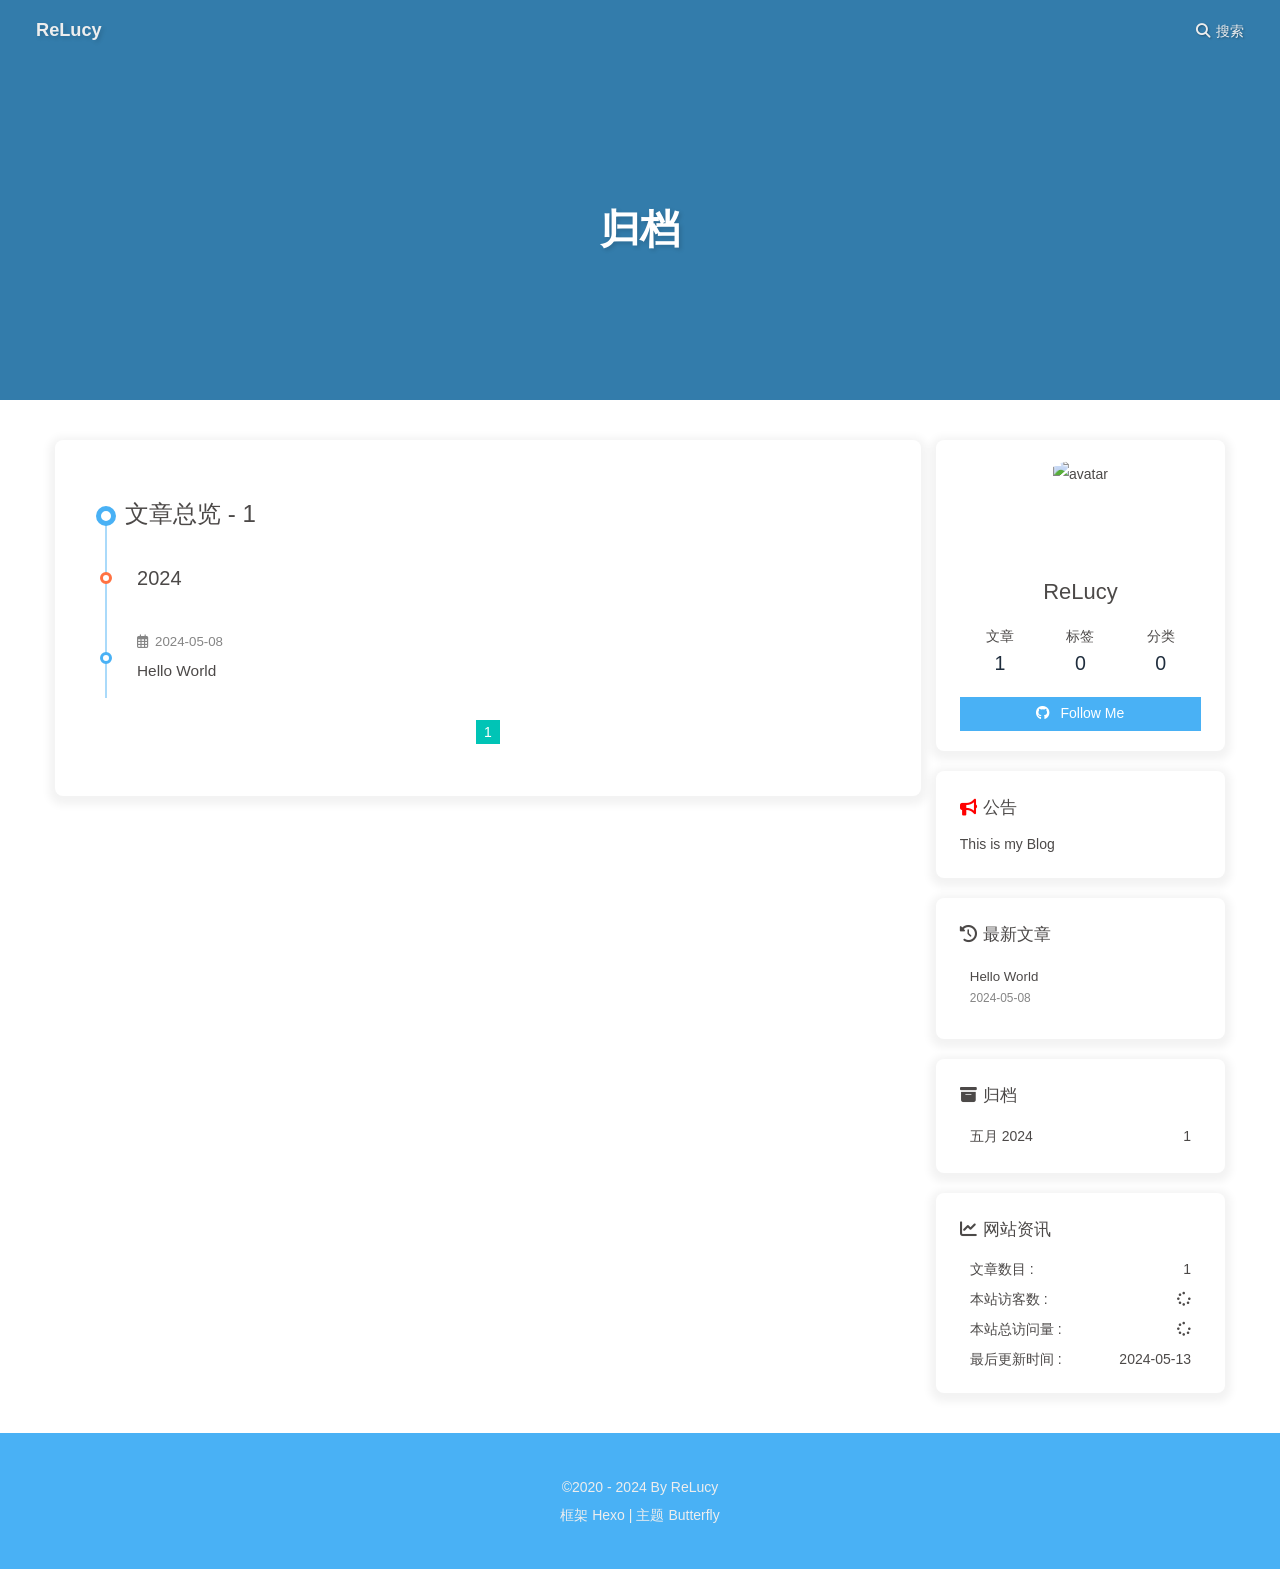
==== archives/index.html @ 01c405db "Site updated: 2024-05-13 17:05:58" ====
<!DOCTYPE html><html lang="zh-CN" data-theme="light"><head><meta charset="UTF-8"><meta http-equiv="X-UA-Compatible" content="IE=edge"><meta name="viewport" content="width=device-width, initial-scale=1.0,viewport-fit=cover"><title>归档 | ReLucy</title><meta name="author" content="ReLucy"><meta name="copyright" content="ReLucy"><meta name="format-detection" content="telephone=no"><meta name="theme-color" content="#ffffff"><meta property="og:type" content="website">
<meta property="og:title" content="归档">
<meta property="og:url" content="http://example.com/archives/index.html">
<meta property="og:site_name" content="ReLucy">
<meta property="og:locale" content="zh_CN">
<meta property="og:image" content="https://i.loli.net/2021/02/24/5O1day2nriDzjSu.png">
<meta property="article:author" content="ReLucy">
<meta name="twitter:card" content="summary">
<meta name="twitter:image" content="https://i.loli.net/2021/02/24/5O1day2nriDzjSu.png"><link rel="shortcut icon" href="/img/favicon.png"><link rel="canonical" href="http://example.com/archives/index.html"><link rel="preconnect" href="//cdn.jsdelivr.net"/><link rel="preconnect" href="//busuanzi.ibruce.info"/><link rel="stylesheet" href="/css/index.css?v=4.13.0"><link rel="stylesheet" href="https://cdn.jsdelivr.net/npm/@fortawesome/fontawesome-free@6.5.1/css/all.min.css"><link rel="stylesheet" href="https://cdn.jsdelivr.net/npm/@fancyapps/ui@5.0.33/dist/fancybox/fancybox.min.css" media="print" onload="this.media='all'"><script>const GLOBAL_CONFIG = {
  root: '/',
  algolia: undefined,
  localSearch: {"path":"/search.xml","preload":false,"top_n_per_article":1,"unescape":false,"languages":{"hits_empty":"找不到您查询的内容：${query}","hits_stats":"共找到 ${hits} 篇文章"}},
  translate: undefined,
  noticeOutdate: undefined,
  highlight: {"plugin":"highlight.js","highlightCopy":true,"highlightLang":true,"highlightHeightLimit":false},
  copy: {
    success: '复制成功',
    error: '复制错误',
    noSupport: '浏览器不支持'
  },
  relativeDate: {
    homepage: false,
    post: false
  },
  runtime: '',
  dateSuffix: {
    just: '刚刚',
    min: '分钟前',
    hour: '小时前',
    day: '天前',
    month: '个月前'
  },
  copyright: undefined,
  lightbox: 'fancybox',
  Snackbar: undefined,
  infinitegrid: {
    js: 'https://cdn.jsdelivr.net/npm/@egjs/infinitegrid@4.11.1/dist/infinitegrid.min.js',
    buttonText: '加载更多'
  },
  isPhotoFigcaption: false,
  islazyload: false,
  isAnchor: false,
  percent: {
    toc: true,
    rightside: false,
  },
  autoDarkmode: false
}</script><script id="config-diff">var GLOBAL_CONFIG_SITE = {
  title: '归档',
  isPost: false,
  isHome: false,
  isHighlightShrink: false,
  isToc: false,
  postUpdate: '2024-05-13 17:05:56'
}</script><script>(win=>{
      win.saveToLocal = {
        set: (key, value, ttl) => {
          if (ttl === 0) return
          const now = Date.now()
          const expiry = now + ttl * 86400000
          const item = {
            value,
            expiry
          }
          localStorage.setItem(key, JSON.stringify(item))
        },
      
        get: key => {
          const itemStr = localStorage.getItem(key)
      
          if (!itemStr) {
            return undefined
          }
          const item = JSON.parse(itemStr)
          const now = Date.now()
      
          if (now > item.expiry) {
            localStorage.removeItem(key)
            return undefined
          }
          return item.value
        }
      }
    
      win.getScript = (url, attr = {}) => new Promise((resolve, reject) => {
        const script = document.createElement('script')
        script.src = url
        script.async = true
        script.onerror = reject
        script.onload = script.onreadystatechange = function() {
          const loadState = this.readyState
          if (loadState && loadState !== 'loaded' && loadState !== 'complete') return
          script.onload = script.onreadystatechange = null
          resolve()
        }

        Object.keys(attr).forEach(key => {
          script.setAttribute(key, attr[key])
        })

        document.head.appendChild(script)
      })
    
      win.getCSS = (url, id = false) => new Promise((resolve, reject) => {
        const link = document.createElement('link')
        link.rel = 'stylesheet'
        link.href = url
        if (id) link.id = id
        link.onerror = reject
        link.onload = link.onreadystatechange = function() {
          const loadState = this.readyState
          if (loadState && loadState !== 'loaded' && loadState !== 'complete') return
          link.onload = link.onreadystatechange = null
          resolve()
        }
        document.head.appendChild(link)
      })
    
      win.activateDarkMode = () => {
        document.documentElement.setAttribute('data-theme', 'dark')
        if (document.querySelector('meta[name="theme-color"]') !== null) {
          document.querySelector('meta[name="theme-color"]').setAttribute('content', '#0d0d0d')
        }
      }
      win.activateLightMode = () => {
        document.documentElement.setAttribute('data-theme', 'light')
        if (document.querySelector('meta[name="theme-color"]') !== null) {
          document.querySelector('meta[name="theme-color"]').setAttribute('content', '#ffffff')
        }
      }
      const t = saveToLocal.get('theme')
    
        if (t === 'dark') activateDarkMode()
        else if (t === 'light') activateLightMode()
      
      const asideStatus = saveToLocal.get('aside-status')
      if (asideStatus !== undefined) {
        if (asideStatus === 'hide') {
          document.documentElement.classList.add('hide-aside')
        } else {
          document.documentElement.classList.remove('hide-aside')
        }
      }
    
      const detectApple = () => {
        if(/iPad|iPhone|iPod|Macintosh/.test(navigator.userAgent)){
          document.documentElement.classList.add('apple')
        }
      }
      detectApple()
    })(window)</script><meta name="generator" content="Hexo 7.2.0"></head><body><div id="sidebar"><div id="menu-mask"></div><div id="sidebar-menus"><div class="avatar-img is-center"><img src="https://i.loli.net/2021/02/24/5O1day2nriDzjSu.png" onerror="onerror=null;src='/img/friend_404.gif'" alt="avatar"/></div><div class="sidebar-site-data site-data is-center"><a href="/archives/"><div class="headline">文章</div><div class="length-num">1</div></a><a href="/tags/"><div class="headline">标签</div><div class="length-num">0</div></a><a href="/categories/"><div class="headline">分类</div><div class="length-num">0</div></a></div><hr class="custom-hr"/></div></div><div class="page" id="body-wrap"><header class="not-home-page" id="page-header"><nav id="nav"><span id="blog-info"><a href="/" title="ReLucy"><span class="site-name">ReLucy</span></a></span><div id="menus"><div id="search-button"><a class="site-page social-icon search" href="javascript:void(0);"><i class="fas fa-search fa-fw"></i><span> 搜索</span></a></div><div id="toggle-menu"><a class="site-page" href="javascript:void(0);"><i class="fas fa-bars fa-fw"></i></a></div></div></nav><div id="page-site-info"><h1 id="site-title">归档</h1></div></header><main class="layout" id="content-inner"><div id="archive"><div class="article-sort-title">文章总览 - 1</div><div class="article-sort"><div class="article-sort-item year">2024</div><div class="article-sort-item no-article-cover"><div class="article-sort-item-info"><div class="article-sort-item-time"><i class="far fa-calendar-alt"></i><time class="post-meta-date-created" datetime="2024-05-08T15:45:41.637Z" title="发表于 2024-05-08 23:45:41">2024-05-08</time></div><a class="article-sort-item-title" href="/2024/05/08/hello-world/" title="Hello World">Hello World</a></div></div></div><nav id="pagination"><div class="pagination"><span class="page-number current">1</span></div></nav></div><div class="aside-content" id="aside-content"><div class="card-widget card-info"><div class="is-center"><div class="avatar-img"><img src="https://i.loli.net/2021/02/24/5O1day2nriDzjSu.png" onerror="this.onerror=null;this.src='/img/friend_404.gif'" alt="avatar"/></div><div class="author-info__name">ReLucy</div><div class="author-info__description"></div></div><div class="card-info-data site-data is-center"><a href="/archives/"><div class="headline">文章</div><div class="length-num">1</div></a><a href="/tags/"><div class="headline">标签</div><div class="length-num">0</div></a><a href="/categories/"><div class="headline">分类</div><div class="length-num">0</div></a></div><a id="card-info-btn" target="_blank" rel="noopener" href="https://github.com/xxxxxx"><i class="fab fa-github"></i><span>Follow Me</span></a></div><div class="card-widget card-announcement"><div class="item-headline"><i class="fas fa-bullhorn fa-shake"></i><span>公告</span></div><div class="announcement_content">This is my Blog</div></div><div class="sticky_layout"><div class="card-widget card-recent-post"><div class="item-headline"><i class="fas fa-history"></i><span>最新文章</span></div><div class="aside-list"><div class="aside-list-item no-cover"><div class="content"><a class="title" href="/2024/05/08/hello-world/" title="Hello World">Hello World</a><time datetime="2024-05-08T15:45:41.637Z" title="发表于 2024-05-08 23:45:41">2024-05-08</time></div></div></div></div><div class="card-widget card-archives"><div class="item-headline"><i class="fas fa-archive"></i><span>归档</span></div><ul class="card-archive-list"><li class="card-archive-list-item"><a class="card-archive-list-link" href="/archives/2024/05/"><span class="card-archive-list-date">五月 2024</span><span class="card-archive-list-count">1</span></a></li></ul></div><div class="card-widget card-webinfo"><div class="item-headline"><i class="fas fa-chart-line"></i><span>网站资讯</span></div><div class="webinfo"><div class="webinfo-item"><div class="item-name">文章数目 :</div><div class="item-count">1</div></div><div class="webinfo-item"><div class="item-name">本站访客数 :</div><div class="item-count" id="busuanzi_value_site_uv"><i class="fa-solid fa-spinner fa-spin"></i></div></div><div class="webinfo-item"><div class="item-name">本站总访问量 :</div><div class="item-count" id="busuanzi_value_site_pv"><i class="fa-solid fa-spinner fa-spin"></i></div></div><div class="webinfo-item"><div class="item-name">最后更新时间 :</div><div class="item-count" id="last-push-date" data-lastPushDate="2024-05-13T09:05:56.094Z"><i class="fa-solid fa-spinner fa-spin"></i></div></div></div></div></div></div></main><footer id="footer"><div id="footer-wrap"><div class="copyright">&copy;2020 - 2024 By ReLucy</div><div class="framework-info"><span>框架 </span><a target="_blank" rel="noopener" href="https://hexo.io">Hexo</a><span class="footer-separator">|</span><span>主题 </span><a target="_blank" rel="noopener" href="https://github.com/jerryc127/hexo-theme-butterfly">Butterfly</a></div></div></footer></div><div id="rightside"><div id="rightside-config-hide"><button id="darkmode" type="button" title="浅色和深色模式转换"><i class="fas fa-adjust"></i></button><button id="hide-aside-btn" type="button" title="单栏和双栏切换"><i class="fas fa-arrows-alt-h"></i></button></div><div id="rightside-config-show"><button id="rightside-config" type="button" title="设置"><i class="fas fa-cog fa-spin"></i></button><button id="go-up" type="button" title="回到顶部"><span class="scroll-percent"></span><i class="fas fa-arrow-up"></i></button></div></div><div><script src="/js/utils.js?v=4.13.0"></script><script src="/js/main.js?v=4.13.0"></script><script src="https://cdn.jsdelivr.net/npm/@fancyapps/ui@5.0.33/dist/fancybox/fancybox.umd.min.js"></script><div class="js-pjax"></div><canvas class="fireworks" mobile="false"></canvas><script src="https://cdn.jsdelivr.net/npm/butterfly-extsrc@1.1.3/dist/fireworks.min.js"></script><script async data-pjax src="//busuanzi.ibruce.info/busuanzi/2.3/busuanzi.pure.mini.js"></script><div id="local-search"><div class="search-dialog"><nav class="search-nav"><span class="search-dialog-title">搜索</span><span id="loading-status"></span><button class="search-close-button"><i class="fas fa-times"></i></button></nav><div class="is-center" id="loading-database"><i class="fas fa-spinner fa-pulse"></i><span>  数据库加载中</span></div><div class="search-wrap"><div id="local-search-input"><div class="local-search-box"><input class="local-search-box--input" placeholder="搜索文章" type="text"/></div></div><hr/><div id="local-search-results"></div><div id="local-search-stats-wrap"></div></div></div><div id="search-mask"></div><script src="/js/search/local-search.js?v=4.13.0"></script></div></div></body></html>
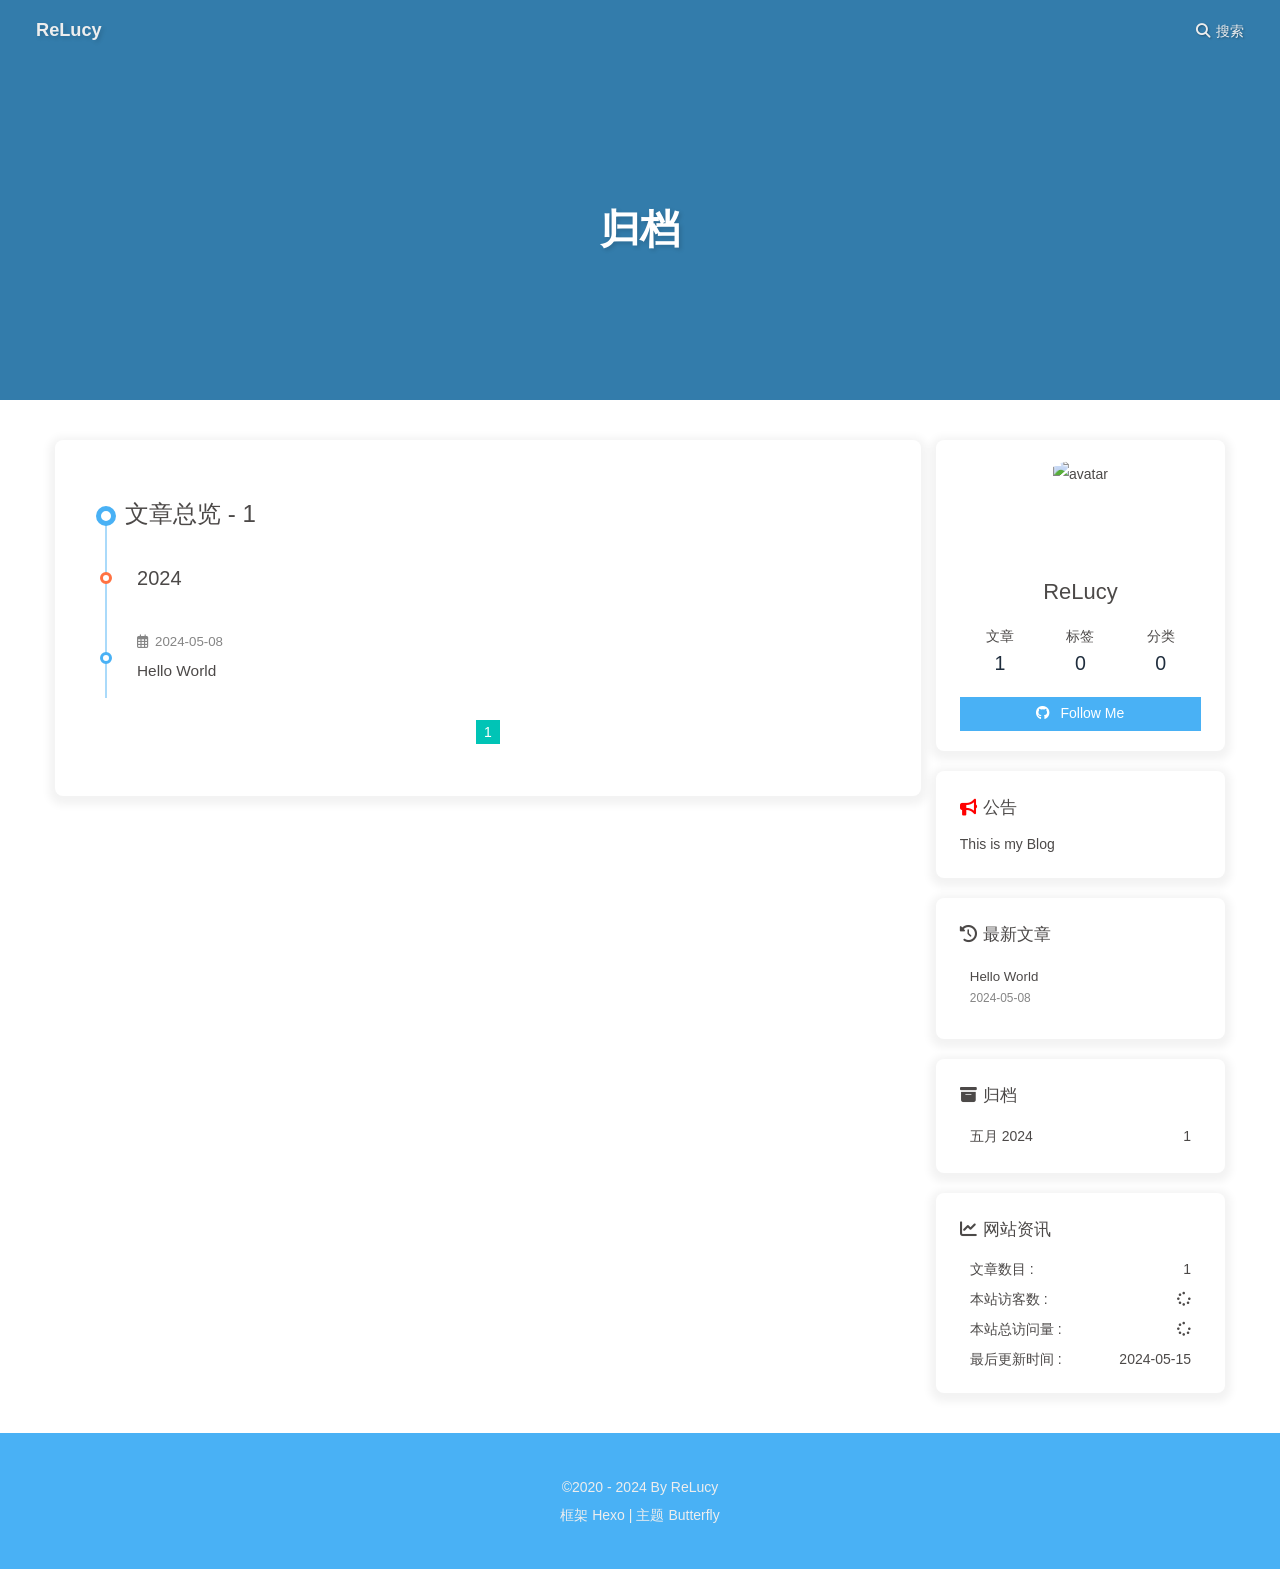
==== commit b8565793: "Site updated: 2024-05-15 16:18:44" ====
--- a/archives/index.html
+++ b/archives/index.html
@@ -51,7 +51,7 @@
   isHome: false,
   isHighlightShrink: false,
   isToc: false,
-  postUpdate: '2024-05-13 17:05:56'
+  postUpdate: '2024-05-15 16:18:43'
 }</script><script>(win=>{
       win.saveToLocal = {
         set: (key, value, ttl) => {
@@ -148,4 +148,4 @@
         }
       }
       detectApple()
-    })(window)</script><meta name="generator" content="Hexo 7.2.0"></head><body><div id="sidebar"><div id="menu-mask"></div><div id="sidebar-menus"><div class="avatar-img is-center"><img src="https://i.loli.net/2021/02/24/5O1day2nriDzjSu.png" onerror="onerror=null;src='/img/friend_404.gif'" alt="avatar"/></div><div class="sidebar-site-data site-data is-center"><a href="/archives/"><div class="headline">文章</div><div class="length-num">1</div></a><a href="/tags/"><div class="headline">标签</div><div class="length-num">0</div></a><a href="/categories/"><div class="headline">分类</div><div class="length-num">0</div></a></div><hr class="custom-hr"/></div></div><div class="page" id="body-wrap"><header class="not-home-page" id="page-header"><nav id="nav"><span id="blog-info"><a href="/" title="ReLucy"><span class="site-name">ReLucy</span></a></span><div id="menus"><div id="search-button"><a class="site-page social-icon search" href="javascript:void(0);"><i class="fas fa-search fa-fw"></i><span> 搜索</span></a></div><div id="toggle-menu"><a class="site-page" href="javascript:void(0);"><i class="fas fa-bars fa-fw"></i></a></div></div></nav><div id="page-site-info"><h1 id="site-title">归档</h1></div></header><main class="layout" id="content-inner"><div id="archive"><div class="article-sort-title">文章总览 - 1</div><div class="article-sort"><div class="article-sort-item year">2024</div><div class="article-sort-item no-article-cover"><div class="article-sort-item-info"><div class="article-sort-item-time"><i class="far fa-calendar-alt"></i><time class="post-meta-date-created" datetime="2024-05-08T15:45:41.637Z" title="发表于 2024-05-08 23:45:41">2024-05-08</time></div><a class="article-sort-item-title" href="/2024/05/08/hello-world/" title="Hello World">Hello World</a></div></div></div><nav id="pagination"><div class="pagination"><span class="page-number current">1</span></div></nav></div><div class="aside-content" id="aside-content"><div class="card-widget card-info"><div class="is-center"><div class="avatar-img"><img src="https://i.loli.net/2021/02/24/5O1day2nriDzjSu.png" onerror="this.onerror=null;this.src='/img/friend_404.gif'" alt="avatar"/></div><div class="author-info__name">ReLucy</div><div class="author-info__description"></div></div><div class="card-info-data site-data is-center"><a href="/archives/"><div class="headline">文章</div><div class="length-num">1</div></a><a href="/tags/"><div class="headline">标签</div><div class="length-num">0</div></a><a href="/categories/"><div class="headline">分类</div><div class="length-num">0</div></a></div><a id="card-info-btn" target="_blank" rel="noopener" href="https://github.com/xxxxxx"><i class="fab fa-github"></i><span>Follow Me</span></a></div><div class="card-widget card-announcement"><div class="item-headline"><i class="fas fa-bullhorn fa-shake"></i><span>公告</span></div><div class="announcement_content">This is my Blog</div></div><div class="sticky_layout"><div class="card-widget card-recent-post"><div class="item-headline"><i class="fas fa-history"></i><span>最新文章</span></div><div class="aside-list"><div class="aside-list-item no-cover"><div class="content"><a class="title" href="/2024/05/08/hello-world/" title="Hello World">Hello World</a><time datetime="2024-05-08T15:45:41.637Z" title="发表于 2024-05-08 23:45:41">2024-05-08</time></div></div></div></div><div class="card-widget card-archives"><div class="item-headline"><i class="fas fa-archive"></i><span>归档</span></div><ul class="card-archive-list"><li class="card-archive-list-item"><a class="card-archive-list-link" href="/archives/2024/05/"><span class="card-archive-list-date">五月 2024</span><span class="card-archive-list-count">1</span></a></li></ul></div><div class="card-widget card-webinfo"><div class="item-headline"><i class="fas fa-chart-line"></i><span>网站资讯</span></div><div class="webinfo"><div class="webinfo-item"><div class="item-name">文章数目 :</div><div class="item-count">1</div></div><div class="webinfo-item"><div class="item-name">本站访客数 :</div><div class="item-count" id="busuanzi_value_site_uv"><i class="fa-solid fa-spinner fa-spin"></i></div></div><div class="webinfo-item"><div class="item-name">本站总访问量 :</div><div class="item-count" id="busuanzi_value_site_pv"><i class="fa-solid fa-spinner fa-spin"></i></div></div><div class="webinfo-item"><div class="item-name">最后更新时间 :</div><div class="item-count" id="last-push-date" data-lastPushDate="2024-05-13T09:05:56.094Z"><i class="fa-solid fa-spinner fa-spin"></i></div></div></div></div></div></div></main><footer id="footer"><div id="footer-wrap"><div class="copyright">&copy;2020 - 2024 By ReLucy</div><div class="framework-info"><span>框架 </span><a target="_blank" rel="noopener" href="https://hexo.io">Hexo</a><span class="footer-separator">|</span><span>主题 </span><a target="_blank" rel="noopener" href="https://github.com/jerryc127/hexo-theme-butterfly">Butterfly</a></div></div></footer></div><div id="rightside"><div id="rightside-config-hide"><button id="darkmode" type="button" title="浅色和深色模式转换"><i class="fas fa-adjust"></i></button><button id="hide-aside-btn" type="button" title="单栏和双栏切换"><i class="fas fa-arrows-alt-h"></i></button></div><div id="rightside-config-show"><button id="rightside-config" type="button" title="设置"><i class="fas fa-cog fa-spin"></i></button><button id="go-up" type="button" title="回到顶部"><span class="scroll-percent"></span><i class="fas fa-arrow-up"></i></button></div></div><div><script src="/js/utils.js?v=4.13.0"></script><script src="/js/main.js?v=4.13.0"></script><script src="https://cdn.jsdelivr.net/npm/@fancyapps/ui@5.0.33/dist/fancybox/fancybox.umd.min.js"></script><div class="js-pjax"></div><canvas class="fireworks" mobile="false"></canvas><script src="https://cdn.jsdelivr.net/npm/butterfly-extsrc@1.1.3/dist/fireworks.min.js"></script><script async data-pjax src="//busuanzi.ibruce.info/busuanzi/2.3/busuanzi.pure.mini.js"></script><div id="local-search"><div class="search-dialog"><nav class="search-nav"><span class="search-dialog-title">搜索</span><span id="loading-status"></span><button class="search-close-button"><i class="fas fa-times"></i></button></nav><div class="is-center" id="loading-database"><i class="fas fa-spinner fa-pulse"></i><span>  数据库加载中</span></div><div class="search-wrap"><div id="local-search-input"><div class="local-search-box"><input class="local-search-box--input" placeholder="搜索文章" type="text"/></div></div><hr/><div id="local-search-results"></div><div id="local-search-stats-wrap"></div></div></div><div id="search-mask"></div><script src="/js/search/local-search.js?v=4.13.0"></script></div></div></body></html>+    })(window)</script><meta name="generator" content="Hexo 7.2.0"></head><body><div id="sidebar"><div id="menu-mask"></div><div id="sidebar-menus"><div class="avatar-img is-center"><img src="https://i.loli.net/2021/02/24/5O1day2nriDzjSu.png" onerror="onerror=null;src='/img/friend_404.gif'" alt="avatar"/></div><div class="sidebar-site-data site-data is-center"><a href="/archives/"><div class="headline">文章</div><div class="length-num">1</div></a><a href="/tags/"><div class="headline">标签</div><div class="length-num">0</div></a><a href="/categories/"><div class="headline">分类</div><div class="length-num">0</div></a></div><hr class="custom-hr"/></div></div><div class="page" id="body-wrap"><header class="not-home-page" id="page-header"><nav id="nav"><span id="blog-info"><a href="/" title="ReLucy"><span class="site-name">ReLucy</span></a></span><div id="menus"><div id="search-button"><a class="site-page social-icon search" href="javascript:void(0);"><i class="fas fa-search fa-fw"></i><span> 搜索</span></a></div><div id="toggle-menu"><a class="site-page" href="javascript:void(0);"><i class="fas fa-bars fa-fw"></i></a></div></div></nav><div id="page-site-info"><h1 id="site-title">归档</h1></div></header><main class="layout" id="content-inner"><div id="archive"><div class="article-sort-title">文章总览 - 1</div><div class="article-sort"><div class="article-sort-item year">2024</div><div class="article-sort-item no-article-cover"><div class="article-sort-item-info"><div class="article-sort-item-time"><i class="far fa-calendar-alt"></i><time class="post-meta-date-created" datetime="2024-05-08T15:45:41.637Z" title="发表于 2024-05-08 23:45:41">2024-05-08</time></div><a class="article-sort-item-title" href="/2024/05/08/hello-world/" title="Hello World">Hello World</a></div></div></div><nav id="pagination"><div class="pagination"><span class="page-number current">1</span></div></nav></div><div class="aside-content" id="aside-content"><div class="card-widget card-info"><div class="is-center"><div class="avatar-img"><img src="https://i.loli.net/2021/02/24/5O1day2nriDzjSu.png" onerror="this.onerror=null;this.src='/img/friend_404.gif'" alt="avatar"/></div><div class="author-info__name">ReLucy</div><div class="author-info__description"></div></div><div class="card-info-data site-data is-center"><a href="/archives/"><div class="headline">文章</div><div class="length-num">1</div></a><a href="/tags/"><div class="headline">标签</div><div class="length-num">0</div></a><a href="/categories/"><div class="headline">分类</div><div class="length-num">0</div></a></div><a id="card-info-btn" target="_blank" rel="noopener" href="https://github.com/xxxxxx"><i class="fab fa-github"></i><span>Follow Me</span></a></div><div class="card-widget card-announcement"><div class="item-headline"><i class="fas fa-bullhorn fa-shake"></i><span>公告</span></div><div class="announcement_content">This is my Blog</div></div><div class="sticky_layout"><div class="card-widget card-recent-post"><div class="item-headline"><i class="fas fa-history"></i><span>最新文章</span></div><div class="aside-list"><div class="aside-list-item no-cover"><div class="content"><a class="title" href="/2024/05/08/hello-world/" title="Hello World">Hello World</a><time datetime="2024-05-08T15:45:41.637Z" title="发表于 2024-05-08 23:45:41">2024-05-08</time></div></div></div></div><div class="card-widget card-archives"><div class="item-headline"><i class="fas fa-archive"></i><span>归档</span></div><ul class="card-archive-list"><li class="card-archive-list-item"><a class="card-archive-list-link" href="/archives/2024/05/"><span class="card-archive-list-date">五月 2024</span><span class="card-archive-list-count">1</span></a></li></ul></div><div class="card-widget card-webinfo"><div class="item-headline"><i class="fas fa-chart-line"></i><span>网站资讯</span></div><div class="webinfo"><div class="webinfo-item"><div class="item-name">文章数目 :</div><div class="item-count">1</div></div><div class="webinfo-item"><div class="item-name">本站访客数 :</div><div class="item-count" id="busuanzi_value_site_uv"><i class="fa-solid fa-spinner fa-spin"></i></div></div><div class="webinfo-item"><div class="item-name">本站总访问量 :</div><div class="item-count" id="busuanzi_value_site_pv"><i class="fa-solid fa-spinner fa-spin"></i></div></div><div class="webinfo-item"><div class="item-name">最后更新时间 :</div><div class="item-count" id="last-push-date" data-lastPushDate="2024-05-15T08:18:43.720Z"><i class="fa-solid fa-spinner fa-spin"></i></div></div></div></div></div></div></main><footer id="footer"><div id="footer-wrap"><div class="copyright">&copy;2020 - 2024 By ReLucy</div><div class="framework-info"><span>框架 </span><a target="_blank" rel="noopener" href="https://hexo.io">Hexo</a><span class="footer-separator">|</span><span>主题 </span><a target="_blank" rel="noopener" href="https://github.com/jerryc127/hexo-theme-butterfly">Butterfly</a></div></div></footer></div><div id="rightside"><div id="rightside-config-hide"><button id="darkmode" type="button" title="浅色和深色模式转换"><i class="fas fa-adjust"></i></button><button id="hide-aside-btn" type="button" title="单栏和双栏切换"><i class="fas fa-arrows-alt-h"></i></button></div><div id="rightside-config-show"><button id="rightside-config" type="button" title="设置"><i class="fas fa-cog fa-spin"></i></button><button id="go-up" type="button" title="回到顶部"><span class="scroll-percent"></span><i class="fas fa-arrow-up"></i></button></div></div><div><script src="/js/utils.js?v=4.13.0"></script><script src="/js/main.js?v=4.13.0"></script><script src="https://cdn.jsdelivr.net/npm/@fancyapps/ui@5.0.33/dist/fancybox/fancybox.umd.min.js"></script><div class="js-pjax"></div><script async data-pjax src="//busuanzi.ibruce.info/busuanzi/2.3/busuanzi.pure.mini.js"></script><div id="local-search"><div class="search-dialog"><nav class="search-nav"><span class="search-dialog-title">搜索</span><span id="loading-status"></span><button class="search-close-button"><i class="fas fa-times"></i></button></nav><div class="is-center" id="loading-database"><i class="fas fa-spinner fa-pulse"></i><span>  数据库加载中</span></div><div class="search-wrap"><div id="local-search-input"><div class="local-search-box"><input class="local-search-box--input" placeholder="搜索文章" type="text"/></div></div><hr/><div id="local-search-results"></div><div id="local-search-stats-wrap"></div></div></div><div id="search-mask"></div><script src="/js/search/local-search.js?v=4.13.0"></script></div></div></body></html>
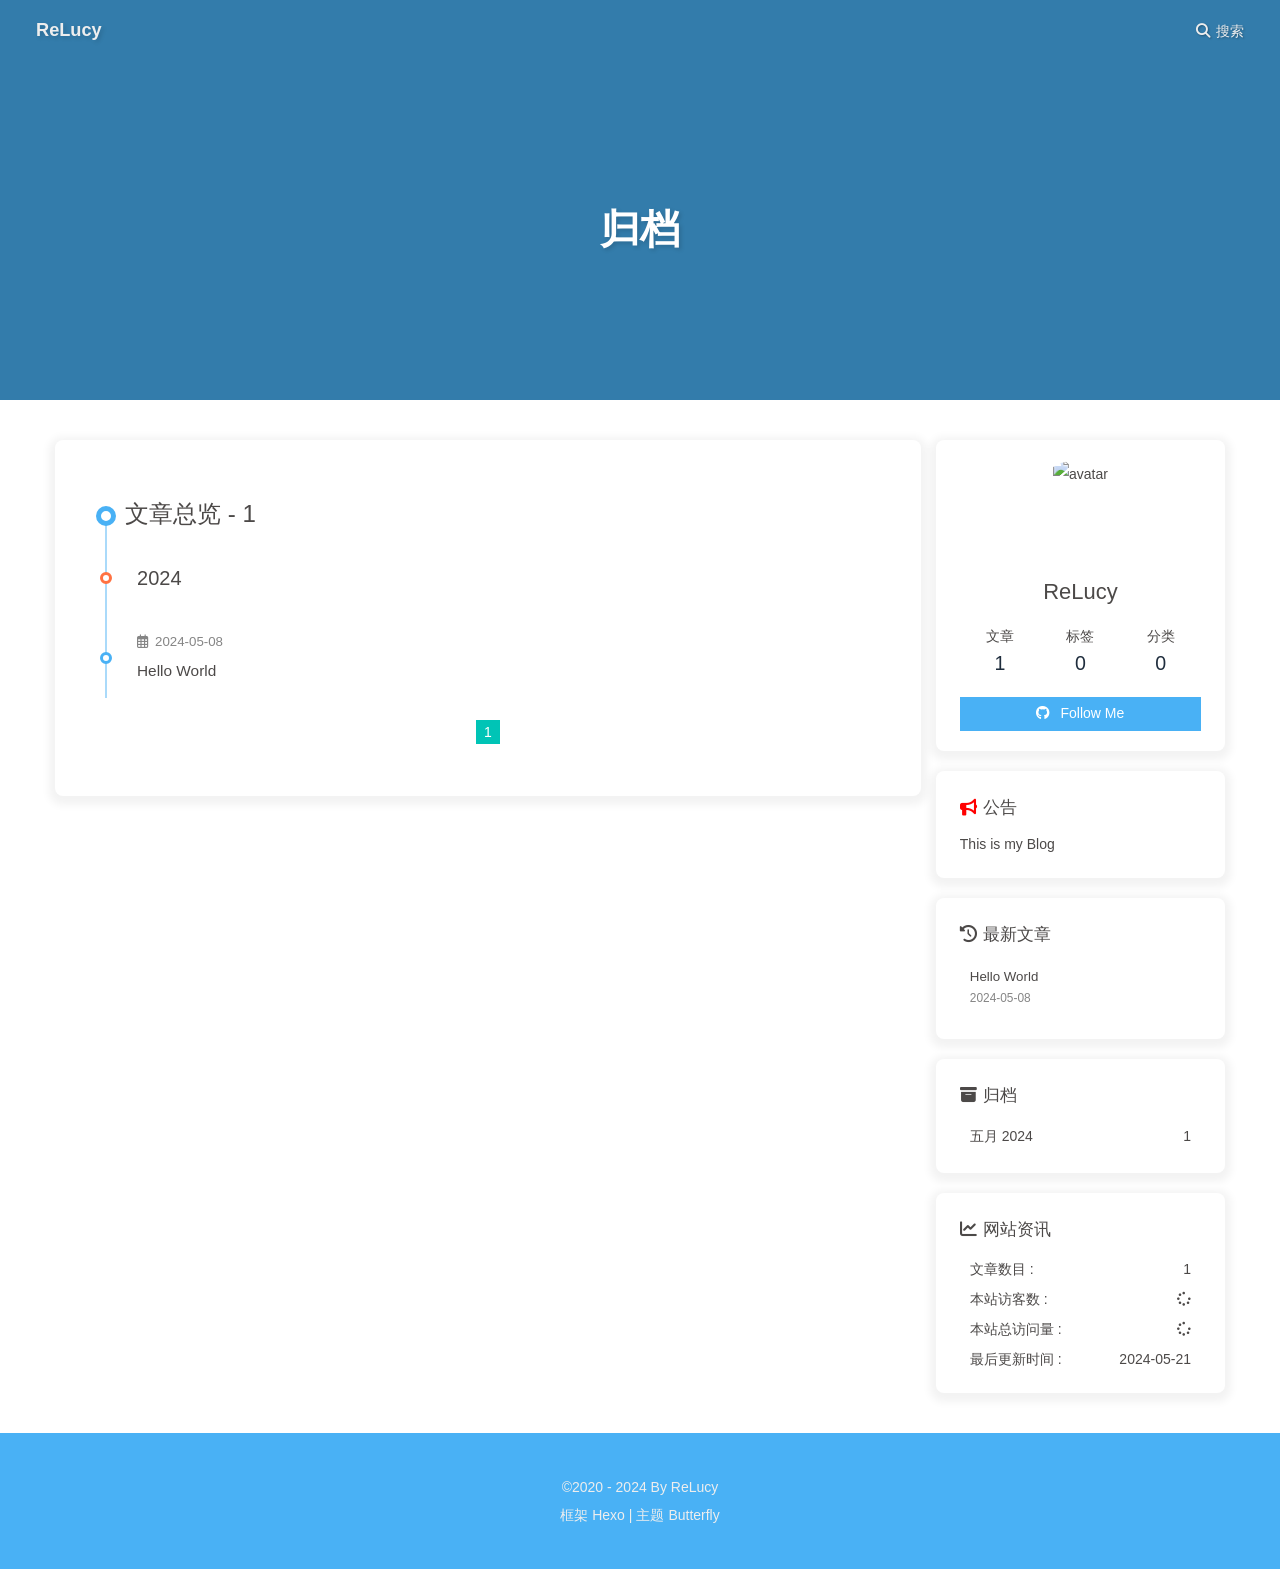
==== commit 509c94ab: "Site updated: 2024-05-21 16:25:52" ====
--- a/archives/index.html
+++ b/archives/index.html
@@ -51,7 +51,7 @@
   isHome: false,
   isHighlightShrink: false,
   isToc: false,
-  postUpdate: '2024-05-15 16:18:43'
+  postUpdate: '2024-05-21 16:25:47'
 }</script><script>(win=>{
       win.saveToLocal = {
         set: (key, value, ttl) => {
@@ -148,4 +148,4 @@
         }
       }
       detectApple()
-    })(window)</script><meta name="generator" content="Hexo 7.2.0"></head><body><div id="sidebar"><div id="menu-mask"></div><div id="sidebar-menus"><div class="avatar-img is-center"><img src="https://i.loli.net/2021/02/24/5O1day2nriDzjSu.png" onerror="onerror=null;src='/img/friend_404.gif'" alt="avatar"/></div><div class="sidebar-site-data site-data is-center"><a href="/archives/"><div class="headline">文章</div><div class="length-num">1</div></a><a href="/tags/"><div class="headline">标签</div><div class="length-num">0</div></a><a href="/categories/"><div class="headline">分类</div><div class="length-num">0</div></a></div><hr class="custom-hr"/></div></div><div class="page" id="body-wrap"><header class="not-home-page" id="page-header"><nav id="nav"><span id="blog-info"><a href="/" title="ReLucy"><span class="site-name">ReLucy</span></a></span><div id="menus"><div id="search-button"><a class="site-page social-icon search" href="javascript:void(0);"><i class="fas fa-search fa-fw"></i><span> 搜索</span></a></div><div id="toggle-menu"><a class="site-page" href="javascript:void(0);"><i class="fas fa-bars fa-fw"></i></a></div></div></nav><div id="page-site-info"><h1 id="site-title">归档</h1></div></header><main class="layout" id="content-inner"><div id="archive"><div class="article-sort-title">文章总览 - 1</div><div class="article-sort"><div class="article-sort-item year">2024</div><div class="article-sort-item no-article-cover"><div class="article-sort-item-info"><div class="article-sort-item-time"><i class="far fa-calendar-alt"></i><time class="post-meta-date-created" datetime="2024-05-08T15:45:41.637Z" title="发表于 2024-05-08 23:45:41">2024-05-08</time></div><a class="article-sort-item-title" href="/2024/05/08/hello-world/" title="Hello World">Hello World</a></div></div></div><nav id="pagination"><div class="pagination"><span class="page-number current">1</span></div></nav></div><div class="aside-content" id="aside-content"><div class="card-widget card-info"><div class="is-center"><div class="avatar-img"><img src="https://i.loli.net/2021/02/24/5O1day2nriDzjSu.png" onerror="this.onerror=null;this.src='/img/friend_404.gif'" alt="avatar"/></div><div class="author-info__name">ReLucy</div><div class="author-info__description"></div></div><div class="card-info-data site-data is-center"><a href="/archives/"><div class="headline">文章</div><div class="length-num">1</div></a><a href="/tags/"><div class="headline">标签</div><div class="length-num">0</div></a><a href="/categories/"><div class="headline">分类</div><div class="length-num">0</div></a></div><a id="card-info-btn" target="_blank" rel="noopener" href="https://github.com/xxxxxx"><i class="fab fa-github"></i><span>Follow Me</span></a></div><div class="card-widget card-announcement"><div class="item-headline"><i class="fas fa-bullhorn fa-shake"></i><span>公告</span></div><div class="announcement_content">This is my Blog</div></div><div class="sticky_layout"><div class="card-widget card-recent-post"><div class="item-headline"><i class="fas fa-history"></i><span>最新文章</span></div><div class="aside-list"><div class="aside-list-item no-cover"><div class="content"><a class="title" href="/2024/05/08/hello-world/" title="Hello World">Hello World</a><time datetime="2024-05-08T15:45:41.637Z" title="发表于 2024-05-08 23:45:41">2024-05-08</time></div></div></div></div><div class="card-widget card-archives"><div class="item-headline"><i class="fas fa-archive"></i><span>归档</span></div><ul class="card-archive-list"><li class="card-archive-list-item"><a class="card-archive-list-link" href="/archives/2024/05/"><span class="card-archive-list-date">五月 2024</span><span class="card-archive-list-count">1</span></a></li></ul></div><div class="card-widget card-webinfo"><div class="item-headline"><i class="fas fa-chart-line"></i><span>网站资讯</span></div><div class="webinfo"><div class="webinfo-item"><div class="item-name">文章数目 :</div><div class="item-count">1</div></div><div class="webinfo-item"><div class="item-name">本站访客数 :</div><div class="item-count" id="busuanzi_value_site_uv"><i class="fa-solid fa-spinner fa-spin"></i></div></div><div class="webinfo-item"><div class="item-name">本站总访问量 :</div><div class="item-count" id="busuanzi_value_site_pv"><i class="fa-solid fa-spinner fa-spin"></i></div></div><div class="webinfo-item"><div class="item-name">最后更新时间 :</div><div class="item-count" id="last-push-date" data-lastPushDate="2024-05-15T08:18:43.720Z"><i class="fa-solid fa-spinner fa-spin"></i></div></div></div></div></div></div></main><footer id="footer"><div id="footer-wrap"><div class="copyright">&copy;2020 - 2024 By ReLucy</div><div class="framework-info"><span>框架 </span><a target="_blank" rel="noopener" href="https://hexo.io">Hexo</a><span class="footer-separator">|</span><span>主题 </span><a target="_blank" rel="noopener" href="https://github.com/jerryc127/hexo-theme-butterfly">Butterfly</a></div></div></footer></div><div id="rightside"><div id="rightside-config-hide"><button id="darkmode" type="button" title="浅色和深色模式转换"><i class="fas fa-adjust"></i></button><button id="hide-aside-btn" type="button" title="单栏和双栏切换"><i class="fas fa-arrows-alt-h"></i></button></div><div id="rightside-config-show"><button id="rightside-config" type="button" title="设置"><i class="fas fa-cog fa-spin"></i></button><button id="go-up" type="button" title="回到顶部"><span class="scroll-percent"></span><i class="fas fa-arrow-up"></i></button></div></div><div><script src="/js/utils.js?v=4.13.0"></script><script src="/js/main.js?v=4.13.0"></script><script src="https://cdn.jsdelivr.net/npm/@fancyapps/ui@5.0.33/dist/fancybox/fancybox.umd.min.js"></script><div class="js-pjax"></div><script async data-pjax src="//busuanzi.ibruce.info/busuanzi/2.3/busuanzi.pure.mini.js"></script><div id="local-search"><div class="search-dialog"><nav class="search-nav"><span class="search-dialog-title">搜索</span><span id="loading-status"></span><button class="search-close-button"><i class="fas fa-times"></i></button></nav><div class="is-center" id="loading-database"><i class="fas fa-spinner fa-pulse"></i><span>  数据库加载中</span></div><div class="search-wrap"><div id="local-search-input"><div class="local-search-box"><input class="local-search-box--input" placeholder="搜索文章" type="text"/></div></div><hr/><div id="local-search-results"></div><div id="local-search-stats-wrap"></div></div></div><div id="search-mask"></div><script src="/js/search/local-search.js?v=4.13.0"></script></div></div></body></html>+    })(window)</script><meta name="generator" content="Hexo 7.2.0"></head><body><div id="sidebar"><div id="menu-mask"></div><div id="sidebar-menus"><div class="avatar-img is-center"><img src="https://i.loli.net/2021/02/24/5O1day2nriDzjSu.png" onerror="onerror=null;src='/img/friend_404.gif'" alt="avatar"/></div><div class="sidebar-site-data site-data is-center"><a href="/archives/"><div class="headline">文章</div><div class="length-num">1</div></a><a href="/tags/"><div class="headline">标签</div><div class="length-num">0</div></a><a href="/categories/"><div class="headline">分类</div><div class="length-num">0</div></a></div><hr class="custom-hr"/></div></div><div class="page" id="body-wrap"><header class="not-home-page" id="page-header"><nav id="nav"><span id="blog-info"><a href="/" title="ReLucy"><span class="site-name">ReLucy</span></a></span><div id="menus"><div id="search-button"><a class="site-page social-icon search" href="javascript:void(0);"><i class="fas fa-search fa-fw"></i><span> 搜索</span></a></div><div id="toggle-menu"><a class="site-page" href="javascript:void(0);"><i class="fas fa-bars fa-fw"></i></a></div></div></nav><div id="page-site-info"><h1 id="site-title">归档</h1></div></header><main class="layout" id="content-inner"><div id="archive"><div class="article-sort-title">文章总览 - 1</div><div class="article-sort"><div class="article-sort-item year">2024</div><div class="article-sort-item no-article-cover"><div class="article-sort-item-info"><div class="article-sort-item-time"><i class="far fa-calendar-alt"></i><time class="post-meta-date-created" datetime="2024-05-08T15:45:41.637Z" title="发表于 2024-05-08 23:45:41">2024-05-08</time></div><a class="article-sort-item-title" href="/2024/05/08/hello-world/" title="Hello World">Hello World</a></div></div></div><nav id="pagination"><div class="pagination"><span class="page-number current">1</span></div></nav></div><div class="aside-content" id="aside-content"><div class="card-widget card-info"><div class="is-center"><div class="avatar-img"><img src="https://i.loli.net/2021/02/24/5O1day2nriDzjSu.png" onerror="this.onerror=null;this.src='/img/friend_404.gif'" alt="avatar"/></div><div class="author-info__name">ReLucy</div><div class="author-info__description"></div></div><div class="card-info-data site-data is-center"><a href="/archives/"><div class="headline">文章</div><div class="length-num">1</div></a><a href="/tags/"><div class="headline">标签</div><div class="length-num">0</div></a><a href="/categories/"><div class="headline">分类</div><div class="length-num">0</div></a></div><a id="card-info-btn" target="_blank" rel="noopener" href="https://github.com/xxxxxx"><i class="fab fa-github"></i><span>Follow Me</span></a></div><div class="card-widget card-announcement"><div class="item-headline"><i class="fas fa-bullhorn fa-shake"></i><span>公告</span></div><div class="announcement_content">This is my Blog</div></div><div class="sticky_layout"><div class="card-widget card-recent-post"><div class="item-headline"><i class="fas fa-history"></i><span>最新文章</span></div><div class="aside-list"><div class="aside-list-item no-cover"><div class="content"><a class="title" href="/2024/05/08/hello-world/" title="Hello World">Hello World</a><time datetime="2024-05-08T15:45:41.637Z" title="发表于 2024-05-08 23:45:41">2024-05-08</time></div></div></div></div><div class="card-widget card-archives"><div class="item-headline"><i class="fas fa-archive"></i><span>归档</span></div><ul class="card-archive-list"><li class="card-archive-list-item"><a class="card-archive-list-link" href="/archives/2024/05/"><span class="card-archive-list-date">五月 2024</span><span class="card-archive-list-count">1</span></a></li></ul></div><div class="card-widget card-webinfo"><div class="item-headline"><i class="fas fa-chart-line"></i><span>网站资讯</span></div><div class="webinfo"><div class="webinfo-item"><div class="item-name">文章数目 :</div><div class="item-count">1</div></div><div class="webinfo-item"><div class="item-name">本站访客数 :</div><div class="item-count" id="busuanzi_value_site_uv"><i class="fa-solid fa-spinner fa-spin"></i></div></div><div class="webinfo-item"><div class="item-name">本站总访问量 :</div><div class="item-count" id="busuanzi_value_site_pv"><i class="fa-solid fa-spinner fa-spin"></i></div></div><div class="webinfo-item"><div class="item-name">最后更新时间 :</div><div class="item-count" id="last-push-date" data-lastPushDate="2024-05-21T08:25:47.767Z"><i class="fa-solid fa-spinner fa-spin"></i></div></div></div></div></div></div></main><footer id="footer"><div id="footer-wrap"><div class="copyright">&copy;2020 - 2024 By ReLucy</div><div class="framework-info"><span>框架 </span><a target="_blank" rel="noopener" href="https://hexo.io">Hexo</a><span class="footer-separator">|</span><span>主题 </span><a target="_blank" rel="noopener" href="https://github.com/jerryc127/hexo-theme-butterfly">Butterfly</a></div></div></footer></div><div id="rightside"><div id="rightside-config-hide"><button id="darkmode" type="button" title="浅色和深色模式转换"><i class="fas fa-adjust"></i></button><button id="hide-aside-btn" type="button" title="单栏和双栏切换"><i class="fas fa-arrows-alt-h"></i></button></div><div id="rightside-config-show"><button id="rightside-config" type="button" title="设置"><i class="fas fa-cog fa-spin"></i></button><button id="go-up" type="button" title="回到顶部"><span class="scroll-percent"></span><i class="fas fa-arrow-up"></i></button></div></div><div><script src="/js/utils.js?v=4.13.0"></script><script src="/js/main.js?v=4.13.0"></script><script src="https://cdn.jsdelivr.net/npm/@fancyapps/ui@5.0.33/dist/fancybox/fancybox.umd.min.js"></script><div class="js-pjax"></div><script async data-pjax src="//busuanzi.ibruce.info/busuanzi/2.3/busuanzi.pure.mini.js"></script><div id="local-search"><div class="search-dialog"><nav class="search-nav"><span class="search-dialog-title">搜索</span><span id="loading-status"></span><button class="search-close-button"><i class="fas fa-times"></i></button></nav><div class="is-center" id="loading-database"><i class="fas fa-spinner fa-pulse"></i><span>  数据库加载中</span></div><div class="search-wrap"><div id="local-search-input"><div class="local-search-box"><input class="local-search-box--input" placeholder="搜索文章" type="text"/></div></div><hr/><div id="local-search-results"></div><div id="local-search-stats-wrap"></div></div></div><div id="search-mask"></div><script src="/js/search/local-search.js?v=4.13.0"></script></div></div></body></html>
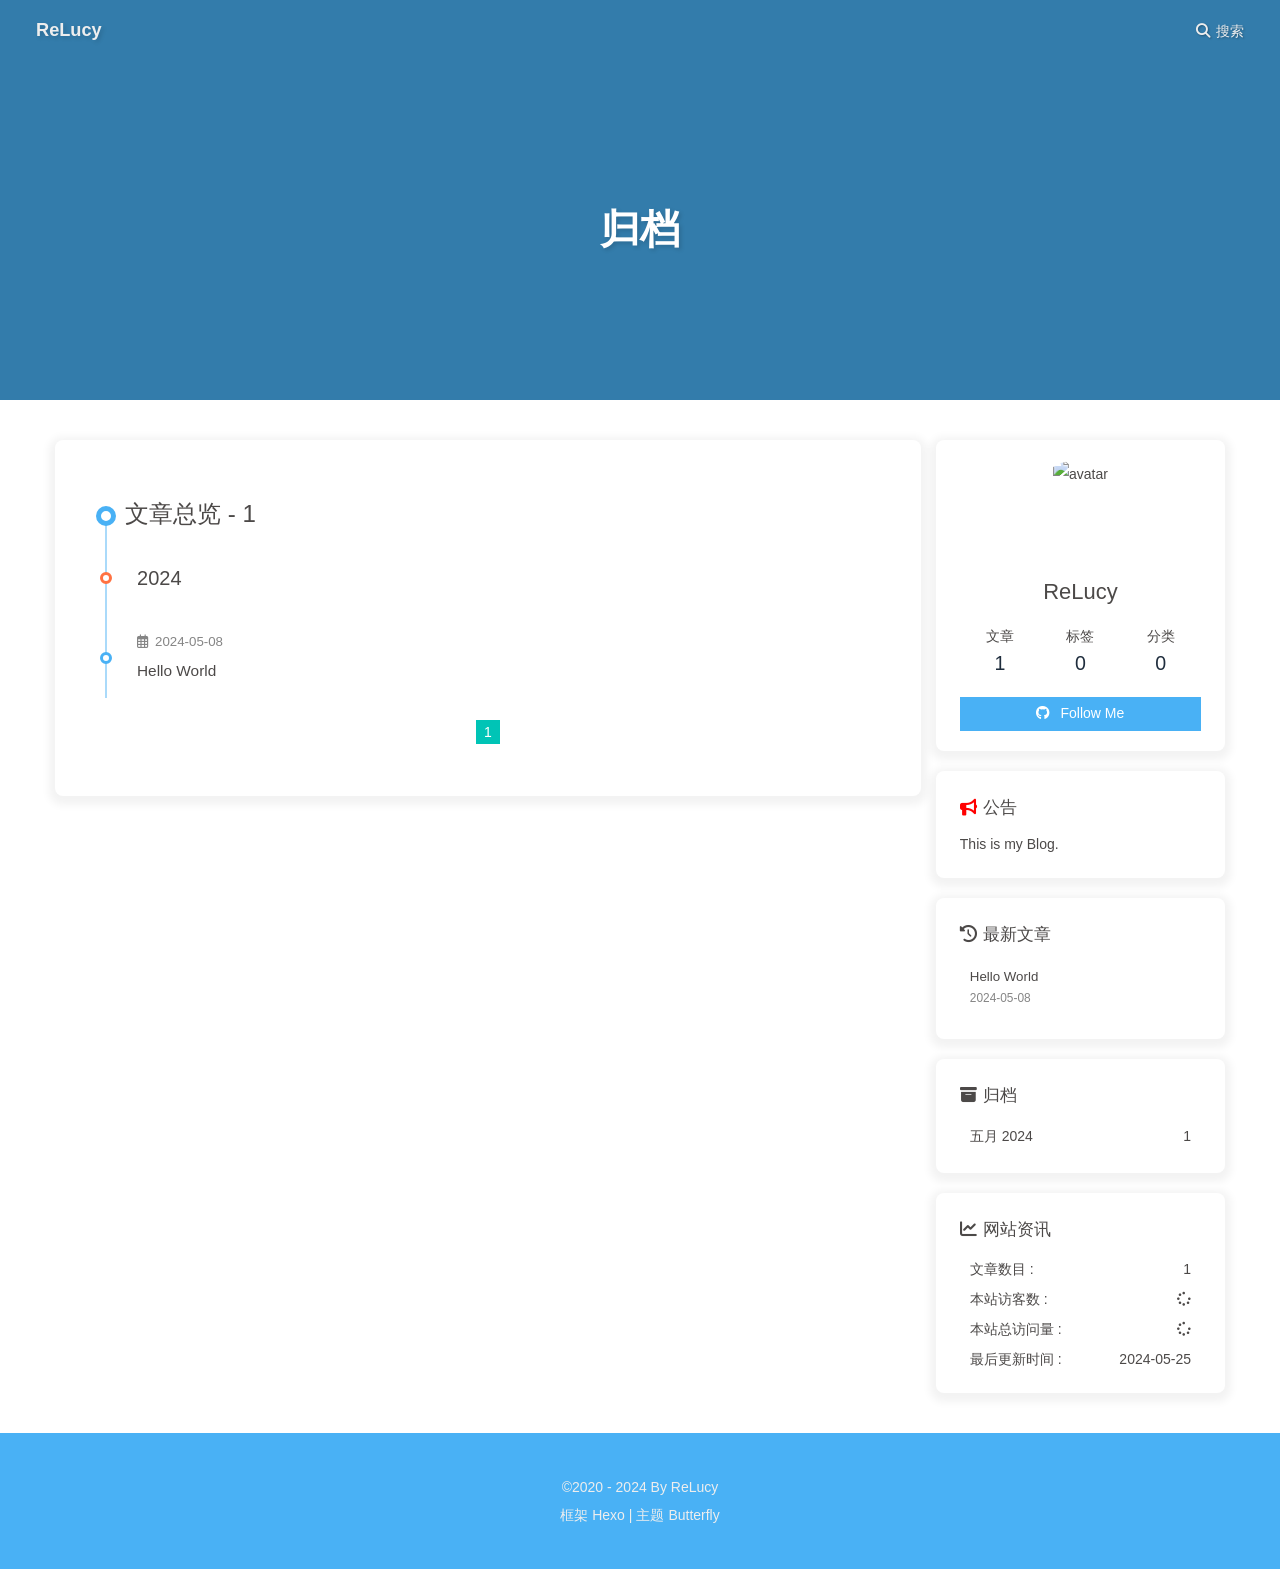
==== commit e39034b2: "Site updated: 2024-05-25 18:25:48" ====
--- a/archives/index.html
+++ b/archives/index.html
@@ -51,7 +51,7 @@
   isHome: false,
   isHighlightShrink: false,
   isToc: false,
-  postUpdate: '2024-05-21 16:25:47'
+  postUpdate: '2024-05-25 18:25:46'
 }</script><script>(win=>{
       win.saveToLocal = {
         set: (key, value, ttl) => {
@@ -148,4 +148,4 @@
         }
       }
       detectApple()
-    })(window)</script><meta name="generator" content="Hexo 7.2.0"></head><body><div id="sidebar"><div id="menu-mask"></div><div id="sidebar-menus"><div class="avatar-img is-center"><img src="https://i.loli.net/2021/02/24/5O1day2nriDzjSu.png" onerror="onerror=null;src='/img/friend_404.gif'" alt="avatar"/></div><div class="sidebar-site-data site-data is-center"><a href="/archives/"><div class="headline">文章</div><div class="length-num">1</div></a><a href="/tags/"><div class="headline">标签</div><div class="length-num">0</div></a><a href="/categories/"><div class="headline">分类</div><div class="length-num">0</div></a></div><hr class="custom-hr"/></div></div><div class="page" id="body-wrap"><header class="not-home-page" id="page-header"><nav id="nav"><span id="blog-info"><a href="/" title="ReLucy"><span class="site-name">ReLucy</span></a></span><div id="menus"><div id="search-button"><a class="site-page social-icon search" href="javascript:void(0);"><i class="fas fa-search fa-fw"></i><span> 搜索</span></a></div><div id="toggle-menu"><a class="site-page" href="javascript:void(0);"><i class="fas fa-bars fa-fw"></i></a></div></div></nav><div id="page-site-info"><h1 id="site-title">归档</h1></div></header><main class="layout" id="content-inner"><div id="archive"><div class="article-sort-title">文章总览 - 1</div><div class="article-sort"><div class="article-sort-item year">2024</div><div class="article-sort-item no-article-cover"><div class="article-sort-item-info"><div class="article-sort-item-time"><i class="far fa-calendar-alt"></i><time class="post-meta-date-created" datetime="2024-05-08T15:45:41.637Z" title="发表于 2024-05-08 23:45:41">2024-05-08</time></div><a class="article-sort-item-title" href="/2024/05/08/hello-world/" title="Hello World">Hello World</a></div></div></div><nav id="pagination"><div class="pagination"><span class="page-number current">1</span></div></nav></div><div class="aside-content" id="aside-content"><div class="card-widget card-info"><div class="is-center"><div class="avatar-img"><img src="https://i.loli.net/2021/02/24/5O1day2nriDzjSu.png" onerror="this.onerror=null;this.src='/img/friend_404.gif'" alt="avatar"/></div><div class="author-info__name">ReLucy</div><div class="author-info__description"></div></div><div class="card-info-data site-data is-center"><a href="/archives/"><div class="headline">文章</div><div class="length-num">1</div></a><a href="/tags/"><div class="headline">标签</div><div class="length-num">0</div></a><a href="/categories/"><div class="headline">分类</div><div class="length-num">0</div></a></div><a id="card-info-btn" target="_blank" rel="noopener" href="https://github.com/xxxxxx"><i class="fab fa-github"></i><span>Follow Me</span></a></div><div class="card-widget card-announcement"><div class="item-headline"><i class="fas fa-bullhorn fa-shake"></i><span>公告</span></div><div class="announcement_content">This is my Blog</div></div><div class="sticky_layout"><div class="card-widget card-recent-post"><div class="item-headline"><i class="fas fa-history"></i><span>最新文章</span></div><div class="aside-list"><div class="aside-list-item no-cover"><div class="content"><a class="title" href="/2024/05/08/hello-world/" title="Hello World">Hello World</a><time datetime="2024-05-08T15:45:41.637Z" title="发表于 2024-05-08 23:45:41">2024-05-08</time></div></div></div></div><div class="card-widget card-archives"><div class="item-headline"><i class="fas fa-archive"></i><span>归档</span></div><ul class="card-archive-list"><li class="card-archive-list-item"><a class="card-archive-list-link" href="/archives/2024/05/"><span class="card-archive-list-date">五月 2024</span><span class="card-archive-list-count">1</span></a></li></ul></div><div class="card-widget card-webinfo"><div class="item-headline"><i class="fas fa-chart-line"></i><span>网站资讯</span></div><div class="webinfo"><div class="webinfo-item"><div class="item-name">文章数目 :</div><div class="item-count">1</div></div><div class="webinfo-item"><div class="item-name">本站访客数 :</div><div class="item-count" id="busuanzi_value_site_uv"><i class="fa-solid fa-spinner fa-spin"></i></div></div><div class="webinfo-item"><div class="item-name">本站总访问量 :</div><div class="item-count" id="busuanzi_value_site_pv"><i class="fa-solid fa-spinner fa-spin"></i></div></div><div class="webinfo-item"><div class="item-name">最后更新时间 :</div><div class="item-count" id="last-push-date" data-lastPushDate="2024-05-21T08:25:47.767Z"><i class="fa-solid fa-spinner fa-spin"></i></div></div></div></div></div></div></main><footer id="footer"><div id="footer-wrap"><div class="copyright">&copy;2020 - 2024 By ReLucy</div><div class="framework-info"><span>框架 </span><a target="_blank" rel="noopener" href="https://hexo.io">Hexo</a><span class="footer-separator">|</span><span>主题 </span><a target="_blank" rel="noopener" href="https://github.com/jerryc127/hexo-theme-butterfly">Butterfly</a></div></div></footer></div><div id="rightside"><div id="rightside-config-hide"><button id="darkmode" type="button" title="浅色和深色模式转换"><i class="fas fa-adjust"></i></button><button id="hide-aside-btn" type="button" title="单栏和双栏切换"><i class="fas fa-arrows-alt-h"></i></button></div><div id="rightside-config-show"><button id="rightside-config" type="button" title="设置"><i class="fas fa-cog fa-spin"></i></button><button id="go-up" type="button" title="回到顶部"><span class="scroll-percent"></span><i class="fas fa-arrow-up"></i></button></div></div><div><script src="/js/utils.js?v=4.13.0"></script><script src="/js/main.js?v=4.13.0"></script><script src="https://cdn.jsdelivr.net/npm/@fancyapps/ui@5.0.33/dist/fancybox/fancybox.umd.min.js"></script><div class="js-pjax"></div><script async data-pjax src="//busuanzi.ibruce.info/busuanzi/2.3/busuanzi.pure.mini.js"></script><div id="local-search"><div class="search-dialog"><nav class="search-nav"><span class="search-dialog-title">搜索</span><span id="loading-status"></span><button class="search-close-button"><i class="fas fa-times"></i></button></nav><div class="is-center" id="loading-database"><i class="fas fa-spinner fa-pulse"></i><span>  数据库加载中</span></div><div class="search-wrap"><div id="local-search-input"><div class="local-search-box"><input class="local-search-box--input" placeholder="搜索文章" type="text"/></div></div><hr/><div id="local-search-results"></div><div id="local-search-stats-wrap"></div></div></div><div id="search-mask"></div><script src="/js/search/local-search.js?v=4.13.0"></script></div></div></body></html>+    })(window)</script><meta name="generator" content="Hexo 7.2.0"></head><body><div id="sidebar"><div id="menu-mask"></div><div id="sidebar-menus"><div class="avatar-img is-center"><img src="https://i.loli.net/2021/02/24/5O1day2nriDzjSu.png" onerror="onerror=null;src='/img/friend_404.gif'" alt="avatar"/></div><div class="sidebar-site-data site-data is-center"><a href="/archives/"><div class="headline">文章</div><div class="length-num">1</div></a><a href="/tags/"><div class="headline">标签</div><div class="length-num">0</div></a><a href="/categories/"><div class="headline">分类</div><div class="length-num">0</div></a></div><hr class="custom-hr"/></div></div><div class="page" id="body-wrap"><header class="not-home-page" id="page-header"><nav id="nav"><span id="blog-info"><a href="/" title="ReLucy"><span class="site-name">ReLucy</span></a></span><div id="menus"><div id="search-button"><a class="site-page social-icon search" href="javascript:void(0);"><i class="fas fa-search fa-fw"></i><span> 搜索</span></a></div><div id="toggle-menu"><a class="site-page" href="javascript:void(0);"><i class="fas fa-bars fa-fw"></i></a></div></div></nav><div id="page-site-info"><h1 id="site-title">归档</h1></div></header><main class="layout" id="content-inner"><div id="archive"><div class="article-sort-title">文章总览 - 1</div><div class="article-sort"><div class="article-sort-item year">2024</div><div class="article-sort-item no-article-cover"><div class="article-sort-item-info"><div class="article-sort-item-time"><i class="far fa-calendar-alt"></i><time class="post-meta-date-created" datetime="2024-05-08T15:45:41.637Z" title="发表于 2024-05-08 23:45:41">2024-05-08</time></div><a class="article-sort-item-title" href="/2024/05/08/hello-world/" title="Hello World">Hello World</a></div></div></div><nav id="pagination"><div class="pagination"><span class="page-number current">1</span></div></nav></div><div class="aside-content" id="aside-content"><div class="card-widget card-info"><div class="is-center"><div class="avatar-img"><img src="https://i.loli.net/2021/02/24/5O1day2nriDzjSu.png" onerror="this.onerror=null;this.src='/img/friend_404.gif'" alt="avatar"/></div><div class="author-info__name">ReLucy</div><div class="author-info__description"></div></div><div class="card-info-data site-data is-center"><a href="/archives/"><div class="headline">文章</div><div class="length-num">1</div></a><a href="/tags/"><div class="headline">标签</div><div class="length-num">0</div></a><a href="/categories/"><div class="headline">分类</div><div class="length-num">0</div></a></div><a id="card-info-btn" target="_blank" rel="noopener" href="https://github.com/xxxxxx"><i class="fab fa-github"></i><span>Follow Me</span></a></div><div class="card-widget card-announcement"><div class="item-headline"><i class="fas fa-bullhorn fa-shake"></i><span>公告</span></div><div class="announcement_content">This is my Blog.</div></div><div class="sticky_layout"><div class="card-widget card-recent-post"><div class="item-headline"><i class="fas fa-history"></i><span>最新文章</span></div><div class="aside-list"><div class="aside-list-item no-cover"><div class="content"><a class="title" href="/2024/05/08/hello-world/" title="Hello World">Hello World</a><time datetime="2024-05-08T15:45:41.637Z" title="发表于 2024-05-08 23:45:41">2024-05-08</time></div></div></div></div><div class="card-widget card-archives"><div class="item-headline"><i class="fas fa-archive"></i><span>归档</span></div><ul class="card-archive-list"><li class="card-archive-list-item"><a class="card-archive-list-link" href="/archives/2024/05/"><span class="card-archive-list-date">五月 2024</span><span class="card-archive-list-count">1</span></a></li></ul></div><div class="card-widget card-webinfo"><div class="item-headline"><i class="fas fa-chart-line"></i><span>网站资讯</span></div><div class="webinfo"><div class="webinfo-item"><div class="item-name">文章数目 :</div><div class="item-count">1</div></div><div class="webinfo-item"><div class="item-name">本站访客数 :</div><div class="item-count" id="busuanzi_value_site_uv"><i class="fa-solid fa-spinner fa-spin"></i></div></div><div class="webinfo-item"><div class="item-name">本站总访问量 :</div><div class="item-count" id="busuanzi_value_site_pv"><i class="fa-solid fa-spinner fa-spin"></i></div></div><div class="webinfo-item"><div class="item-name">最后更新时间 :</div><div class="item-count" id="last-push-date" data-lastPushDate="2024-05-25T10:25:46.470Z"><i class="fa-solid fa-spinner fa-spin"></i></div></div></div></div></div></div></main><footer id="footer"><div id="footer-wrap"><div class="copyright">&copy;2020 - 2024 By ReLucy</div><div class="framework-info"><span>框架 </span><a target="_blank" rel="noopener" href="https://hexo.io">Hexo</a><span class="footer-separator">|</span><span>主题 </span><a target="_blank" rel="noopener" href="https://github.com/jerryc127/hexo-theme-butterfly">Butterfly</a></div></div></footer></div><div id="rightside"><div id="rightside-config-hide"><button id="darkmode" type="button" title="浅色和深色模式转换"><i class="fas fa-adjust"></i></button><button id="hide-aside-btn" type="button" title="单栏和双栏切换"><i class="fas fa-arrows-alt-h"></i></button></div><div id="rightside-config-show"><button id="rightside-config" type="button" title="设置"><i class="fas fa-cog fa-spin"></i></button><button id="go-up" type="button" title="回到顶部"><span class="scroll-percent"></span><i class="fas fa-arrow-up"></i></button></div></div><div><script src="/js/utils.js?v=4.13.0"></script><script src="/js/main.js?v=4.13.0"></script><script src="https://cdn.jsdelivr.net/npm/@fancyapps/ui@5.0.33/dist/fancybox/fancybox.umd.min.js"></script><div class="js-pjax"></div><script async data-pjax src="//busuanzi.ibruce.info/busuanzi/2.3/busuanzi.pure.mini.js"></script><div id="local-search"><div class="search-dialog"><nav class="search-nav"><span class="search-dialog-title">搜索</span><span id="loading-status"></span><button class="search-close-button"><i class="fas fa-times"></i></button></nav><div class="is-center" id="loading-database"><i class="fas fa-spinner fa-pulse"></i><span>  数据库加载中</span></div><div class="search-wrap"><div id="local-search-input"><div class="local-search-box"><input class="local-search-box--input" placeholder="搜索文章" type="text"/></div></div><hr/><div id="local-search-results"></div><div id="local-search-stats-wrap"></div></div></div><div id="search-mask"></div><script src="/js/search/local-search.js?v=4.13.0"></script></div></div></body></html>
